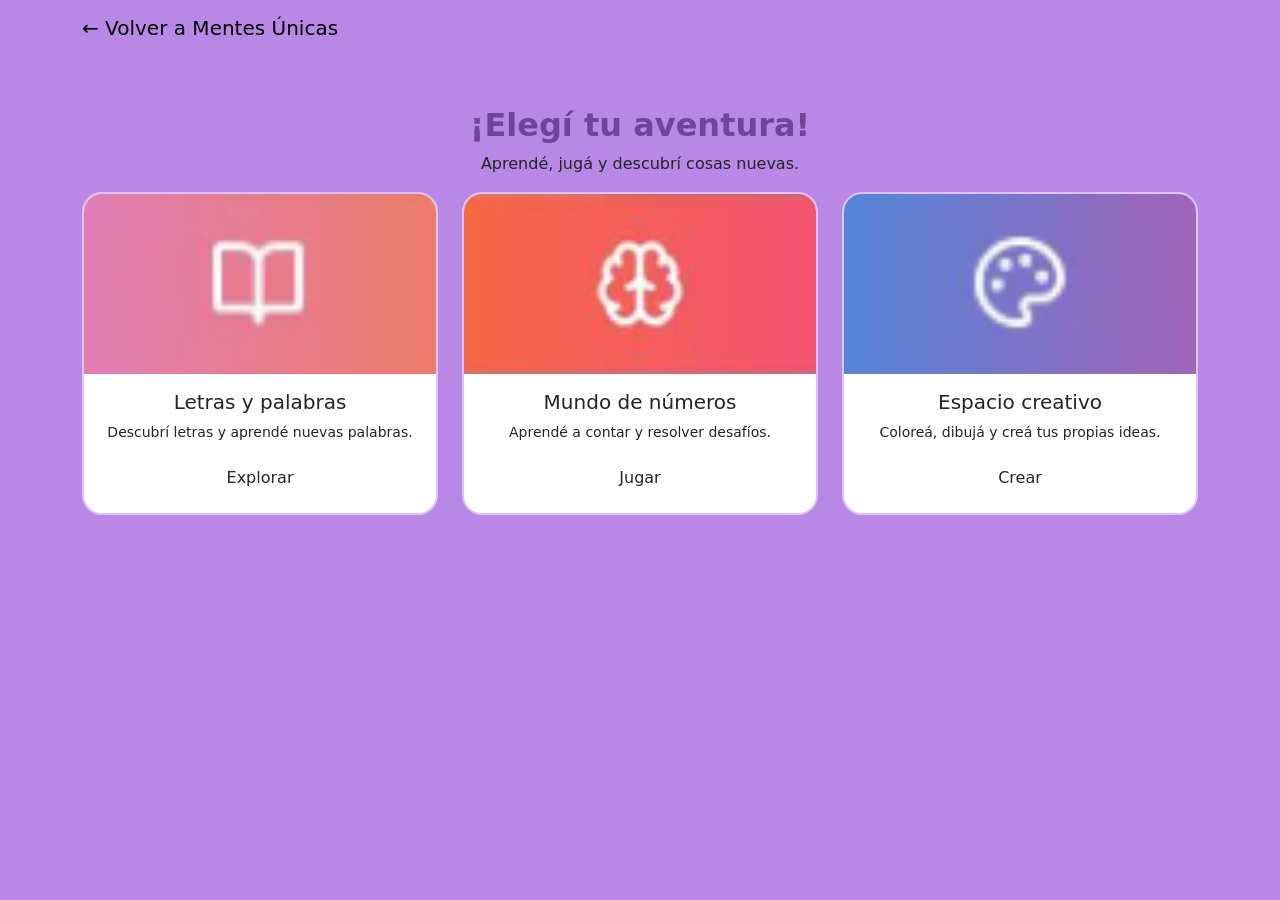
==== juegos.html @ 0d49b371 "lo mismo pero mas ordenado" ====
<!DOCTYPE html>
<html lang="es">
<head>
    <meta charset="UTF-8">
    <meta name="viewport" content="width=device-width, initial-scale=1.0">
    <title>Mentes Únicas | Juegos</title>
    <link href="https://cdn.jsdelivr.net/npm/bootstrap@5.3.3/dist/css/bootstrap.min.css" rel="stylesheet">
    <link rel="stylesheet" href="style3.css">
</head>
<body>

    <nav class="navbar navbar-expand">
        <div class="container">
            <a class="navbar-brand" href="indexPrincipal.html">← Volver a Mentes Únicas</a>
        </div>
    </nav>

    <section class="container seccion-juegos" id="juegos">
        <h2>¡Elegí tu aventura!</h2>
        <p>Aprendé, jugá y descubrí cosas nuevas.</p>

        <div class="row g-4">

            <div class="col-md-4">
                <div class="card">
                    <img src="img/libro.png" class="card-img-top" alt="Letras y palabras">
                    <div class="card-body">
                        <h5>Letras y palabras</h5>
                        <p>Descubrí letras y aprendé nuevas palabras.</p>
                        <a href="https://arbolabc.com/?utm_source=chatgpt.com" class="btn boton" target="_blank" rel="noopener noreferrer">Explorar</a>
                    </div>
                </div>
            </div>

            <div class="col-md-4">
                <div class="card">
                    <img src="img/cerebro.png" class="card-img-top" alt="Mundo de números">
                    <div class="card-body">
                        <h5>Mundo de números</h5>
                        <p>Aprendé a contar y resolver desafíos.</p>
                        <a href="https://www.mundoprimaria.com/juegos-educativos/juegos-matematicas?utm_source=chatgpt.com" class="btn boton" target="_blank" rel="noopener noreferrer">Jugar</a>
                    </div>
                </div>
            </div>

            <div class="col-md-4">
                <div class="card">
                    <img src="img/colores.png" class="card-img-top" alt="Espacio creativo">
                    <div class="card-body">
                        <h5>Espacio creativo</h5>
                        <p>Coloreá, dibujá y creá tus propias ideas.</p>
                        <a href="https://simplesketchpad.com/es/kids-drawing/?utm_source=chatgpt.com" class="btn boton" target="_blank" rel="noopener noreferrer">Crear</a>
                    </div>
                </div>
            </div>

        </div>
    </section>

</body>
</html>
---- style3.css ----
body {
    background-color: #b987e5;
}

.seccion-juegos {
    padding-top: 50px;
    padding-bottom: 50px;
    text-align: center;
}

.seccion-juegos h2 {
    color: #70449b;
    font-weight: bold;
    font-size: 32px;
}

.card {
    border: 2px solid #dfc2f5;
    border-radius: 20px;
    overflow: hidden;
    background-color: #ffffff;
    height: 100%;
    transition: 0.3s;
}

.card:hover {
    transform: translateY(-7px);
}

.card img {
    height: 180px;
    object-fit: cover;
}

.card-title {
    color: #70449b;
    font-weight: bold;
}

.card p {
    font-size: 14px;
}
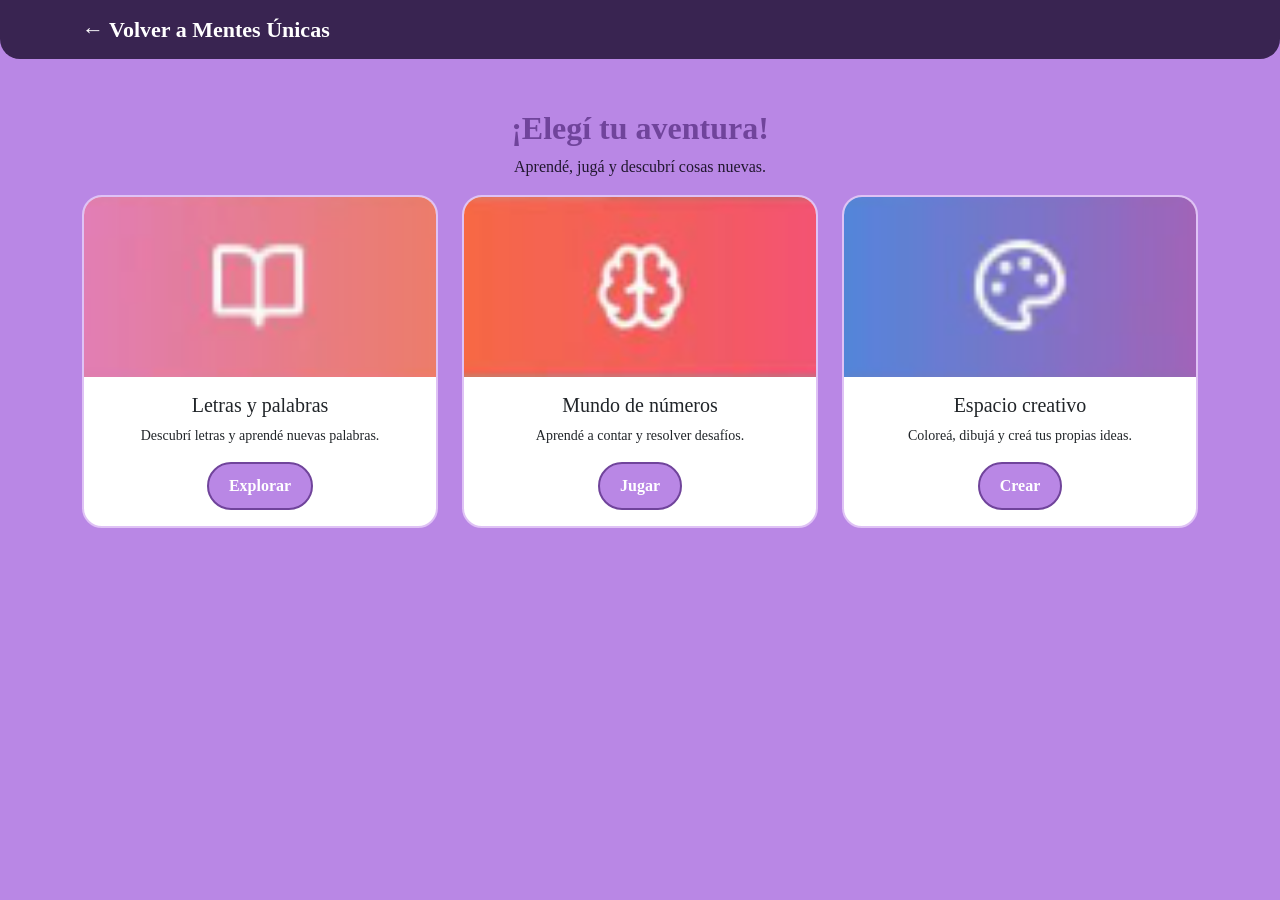
==== commit 8274010a: "agregue los links" ====
--- a/juegos.html
+++ b/juegos.html
@@ -5,6 +5,7 @@
     <meta name="viewport" content="width=device-width, initial-scale=1.0">
     <title>Mentes Únicas | Juegos</title>
     <link href="https://cdn.jsdelivr.net/npm/bootstrap@5.3.3/dist/css/bootstrap.min.css" rel="stylesheet">
+    <link rel="stylesheet" href="style.css">
     <link rel="stylesheet" href="style3.css">
 </head>
 <body>
--- a/style.css
+++ b/style.css
@@ -0,0 +1,82 @@
+body {
+    background-color: #f0e5ff;
+    font-family: 'Comic Sans MS', cursive;
+    color: #21172f;
+}
+
+.navbar {
+    background-color: #392451;
+    border-radius: 0 0 20px 20px;
+}
+
+.navbar-brand {
+    color: #ffffff;
+    font-size: 22px;
+    font-weight: bold;
+}
+
+.boton {
+    background-color: #b987e5;
+    color: #ffffff;
+    border: 2px solid #70449b;
+    border-radius: 25px;
+    font-weight: bold;
+    padding: 10px 20px;
+}
+
+.boton:hover {
+    background-color: #75459c;
+    color: #ffffff;
+}
+
+.presentacion {
+    padding-top: 45px;
+    padding-bottom: 30px;
+}
+
+h1 {
+    font-size: 43px;
+    font-weight: bold;
+    transform: rotate(-2deg);
+    margin-bottom: 20px;
+}
+
+.presentacion p {
+    font-size: 18px;
+}
+
+.personajes {
+    max-height: 330px;
+    object-fit: contain;
+}
+
+.caja {
+    padding: 25px;
+    border-radius: 25px;
+    min-height: 190px;
+    border: 2px solid #d4b4eb;
+}
+
+.caja h3 {
+    font-size: 21px;
+    font-weight: bold;
+    margin-bottom: 15px;
+}
+
+.rosa {
+    background-color: #f9d9ef;
+}
+
+.violeta {
+    background-color: #dfc7fa;
+}
+
+@media (max-width: 768px) {
+    h1 {
+        font-size: 32px;
+    }
+
+    .personajes {
+        margin-top: 25px;
+    }
+}
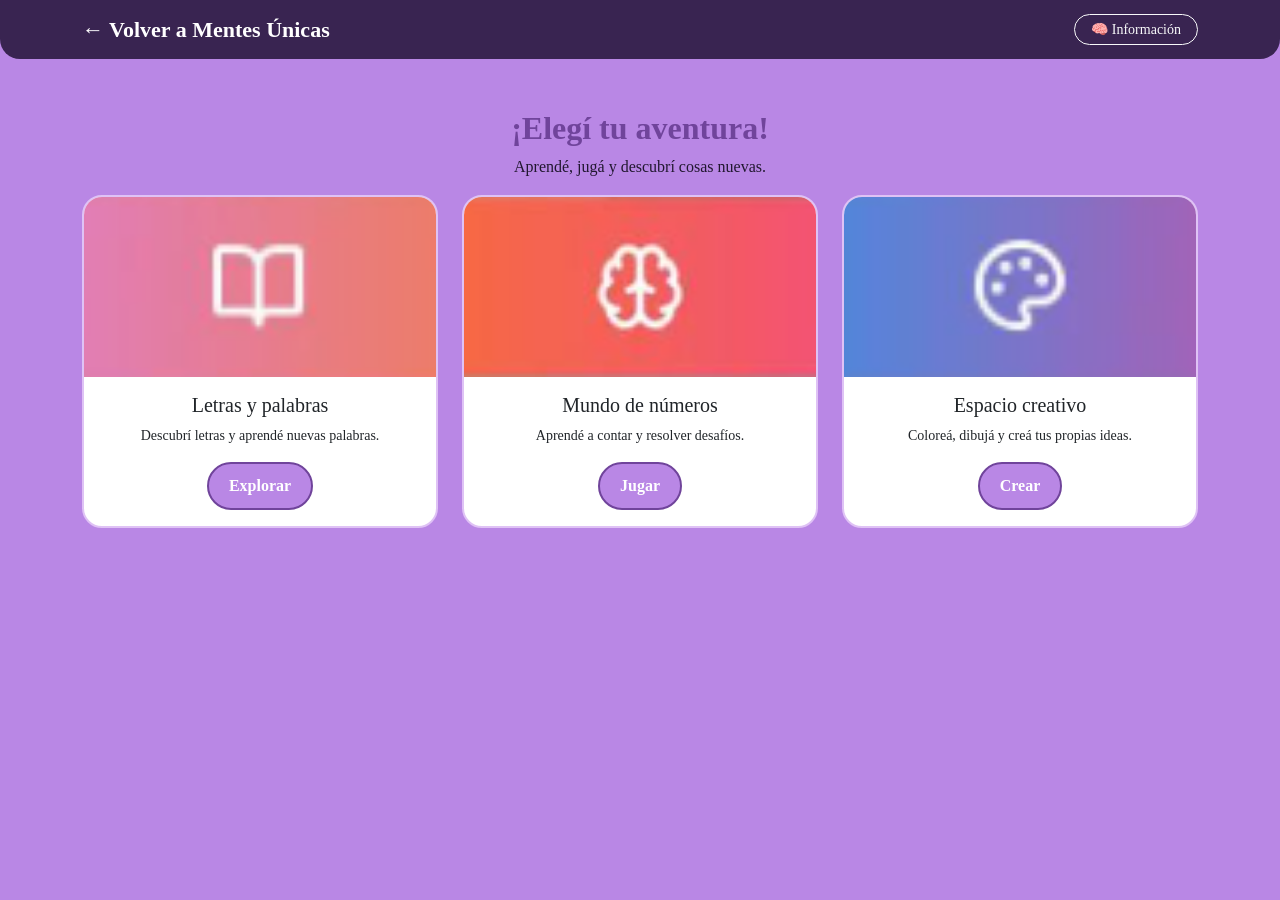
==== commit 645e3bac: "agregue informacion" ====
--- a/juegos.html
+++ b/juegos.html
@@ -11,8 +11,13 @@
 <body>
 
     <nav class="navbar navbar-expand">
-        <div class="container">
+        <div class="container d-flex justify-content-between align-items-center">
             <a class="navbar-brand" href="indexPrincipal.html">← Volver a Mentes Únicas</a>
+            <div class="d-flex gap-2">
+                <a class="btn btn-sm btn-outline-light rounded-pill px-3" href="informacion.html">
+                    🧠 Información
+                </a>
+            </div>
         </div>
     </nav>
 
